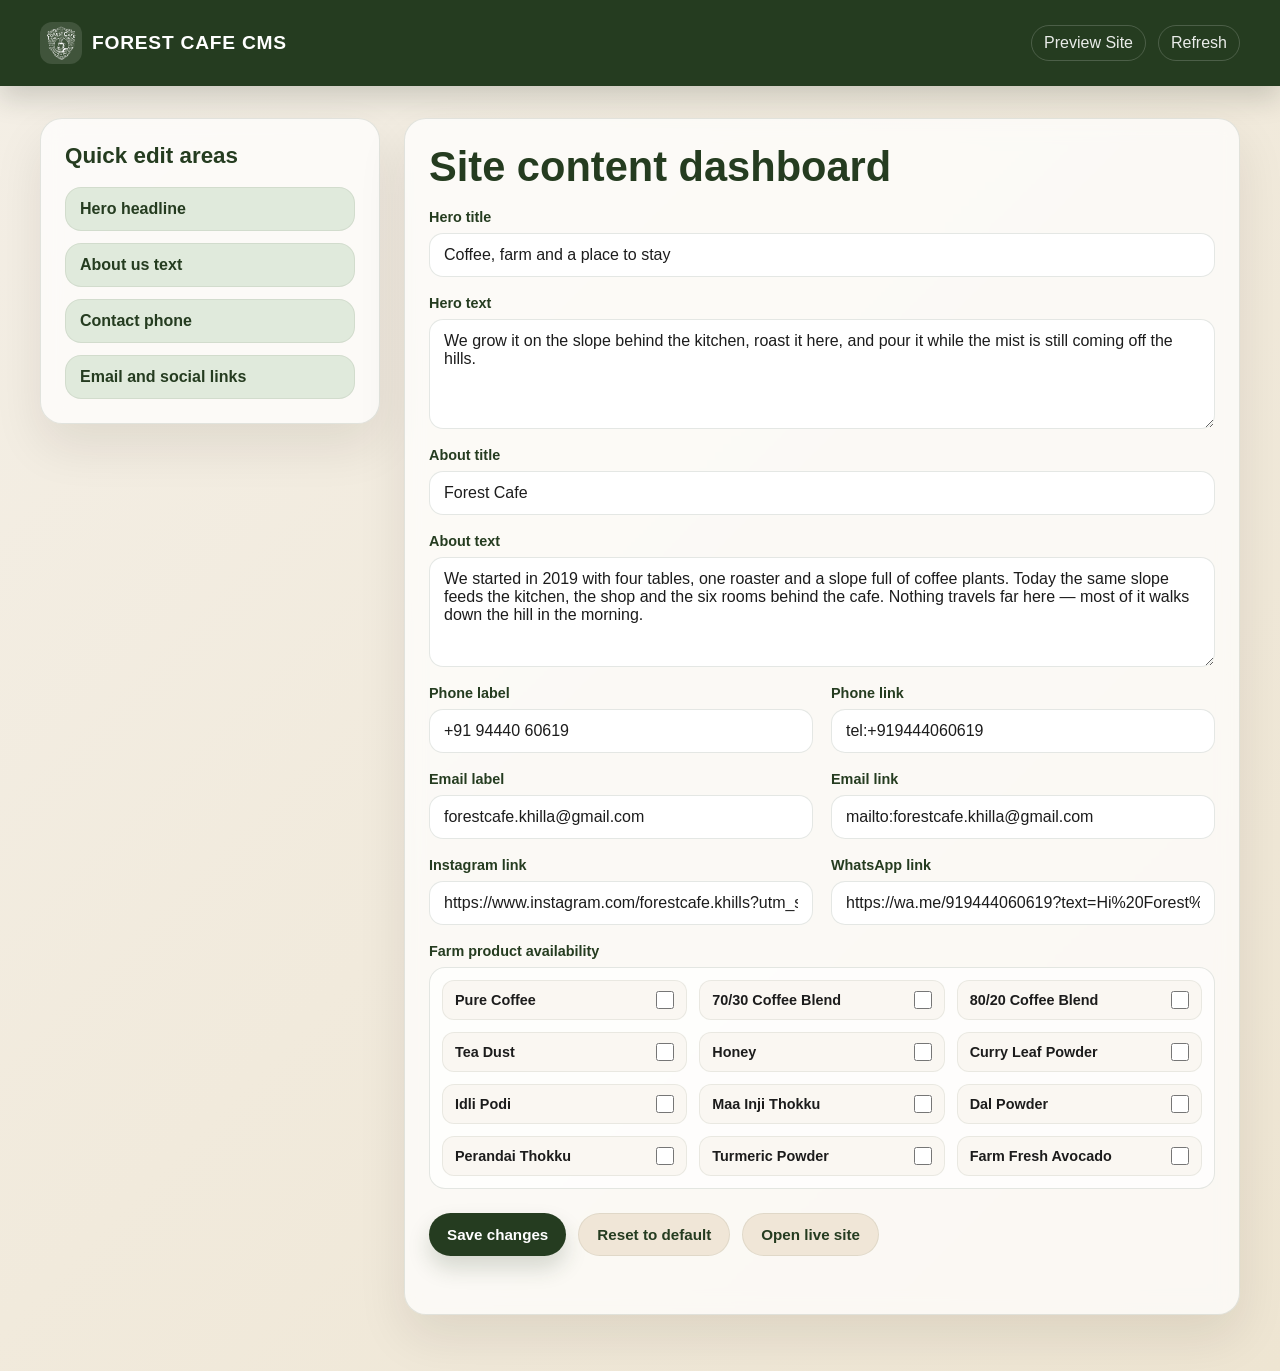
==== dashboard.html @ 0ecda739 "Add Forest Cafe website" ====
<!DOCTYPE html>
<html lang="en">
<head>
  <meta charset="UTF-8" />
  <meta name="viewport" content="width=device-width, initial-scale=1.0" />
  <title>Forest Cafe CMS Dashboard</title>
  <link href="logo.png" rel="icon" type="image/png" />
  <style>
    :root {
      --bg: #f5f1e9;
      --panel: #fffdf9;
      --panel-strong: #f0e6d7;
      --green: #253c20;
      --green-soft: #e0eadc;
      --honey: #d8a85c;
      --ink: #1c1c1c;
      --muted: #5d584d;
      --border: rgba(37, 60, 32, 0.12);
      --shadow: 0 22px 50px rgba(33, 25, 15, 0.09);
    }

    * { box-sizing: border-box; }

    body {
      margin: 0;
      font-family: "Segoe UI", Tahoma, Geneva, Verdana, sans-serif;
      background: linear-gradient(135deg, #f4efe6 0%, #eee5d2 100%);
      color: var(--ink);
    }

    .shell {
      width: min(1200px, calc(100% - 32px));
      margin: 0 auto;
    }

    .topbar {
      background: var(--green);
      color: white;
      padding: 22px 0;
      box-shadow: 0 12px 28px rgba(25, 39, 29, 0.18);
    }

    .topbar-inner {
      display: flex;
      justify-content: space-between;
      align-items: center;
      gap: 16px;
      flex-wrap: wrap;
    }

    .brand {
      display: inline-flex;
      align-items: center;
      gap: 10px;
      font-size: 1.2rem;
      font-weight: 700;
      letter-spacing: 0.04em;
      text-transform: uppercase;
    }

    .brand-logo {
      width: 42px;
      height: 42px;
      object-fit: contain;
      border-radius: 12px;
      background: rgba(255,255,255,0.12);
      padding: 4px;
    }

    .nav-links {
      display: flex;
      gap: 12px;
      flex-wrap: wrap;
    }

    .nav-links a {
      color: white;
      text-decoration: none;
      border: 1px solid rgba(255,255,255,0.2);
      border-radius: 999px;
      padding: 8px 12px;
      opacity: 0.9;
    }

    .layout {
      display: grid;
      grid-template-columns: 340px 1fr;
      gap: 24px;
      padding: 32px 0 56px;
    }

    .panel {
      background: rgba(255,255,255,0.72);
      border: 1px solid var(--border);
      border-radius: 22px;
      box-shadow: var(--shadow);
      backdrop-filter: blur(10px);
    }

    .sidebar {
      padding: 24px;
      height: fit-content;
      position: sticky;
      top: 20px;
    }

    .sidebar h2 {
      margin-top: 0;
      margin-bottom: 18px;
      font-size: 1.4rem;
      color: var(--green);
    }

    .sidebar ul {
      list-style: none;
      padding: 0;
      margin: 0;
      display: grid;
      gap: 12px;
    }

    .sidebar li {
      background: var(--green-soft);
      border: 1px solid rgba(37,60,32,0.08);
      border-radius: 16px;
      padding: 12px 14px;
      color: var(--green);
      font-weight: 600;
    }

    .content {
      padding: 24px;
    }

    .content h1 {
      margin: 0 0 18px;
      color: var(--green);
      font-size: clamp(2rem, 2vw + 1rem, 2.8rem);
    }

    .form-grid {
      display: grid;
      grid-template-columns: repeat(2, minmax(220px, 1fr));
      gap: 18px;
    }

    .field {
      display: flex;
      flex-direction: column;
      gap: 8px;
      grid-column: span 2;
    }

    .field.half {
      grid-column: span 1;
    }

    .product-toggle-list {
      display: grid;
      grid-template-columns: repeat(auto-fit, minmax(210px, 1fr));
      gap: 12px;
      border: 1px solid var(--border);
      background: rgba(255,255,255,0.7);
      border-radius: 16px;
      padding: 12px;
    }

    .product-toggle-row {
      display: flex;
      align-items: center;
      justify-content: space-between;
      gap: 10px;
      padding: 10px 12px;
      border: 1px solid rgba(37,60,32,0.08);
      border-radius: 12px;
      background: #faf7f2;
    }

    .product-toggle-row label {
      font-weight: 600;
      color: var(--ink);
      cursor: pointer;
      flex: 1;
    }

    .product-toggle-row input[type="checkbox"] {
      width: 18px;
      height: 18px;
      accent-color: var(--green);
      cursor: pointer;
      margin: 0;
    }

    label {
      font-weight: 700;
      color: var(--green);
      font-size: 0.9rem;
    }

    input, textarea {
      width: 100%;
      border-radius: 14px;
      border: 1px solid var(--border);
      background: white;
      color: var(--ink);
      padding: 12px 14px;
      font: inherit;
      transition: border-color 0.2s ease, box-shadow 0.2s ease;
    }

    textarea {
      min-height: 110px;
      resize: vertical;
    }

    input:focus, textarea:focus {
      outline: none;
      border-color: rgba(37,60,32,0.4);
      box-shadow: 0 0 0 3px rgba(37,60,32,0.08);
    }

    .actions {
      display: flex;
      gap: 12px;
      margin-top: 24px;
      flex-wrap: wrap;
    }

    button, .secondary-link {
      border: none;
      border-radius: 999px;
      padding: 12px 18px;
      font-weight: 700;
      font-size: 0.95rem;
      cursor: pointer;
      text-decoration: none;
      display: inline-flex;
      align-items: center;
      justify-content: center;
    }

    .primary {
      background: var(--green);
      color: white;
      box-shadow: 0 12px 22px rgba(37, 60, 32, 0.18);
    }

    .secondary {
      background: var(--panel-strong);
      color: var(--green);
      border: 1px solid rgba(37,60,32,0.08);
    }

    .status {
      margin-top: 12px;
      color: var(--green);
      font-weight: 600;
      min-height: 22px;
    }

    @media (max-width: 840px) {
      .layout {
        grid-template-columns: 1fr;
      }

      .form-grid {
        grid-template-columns: 1fr;
      }

      .field, .field.half {
        grid-column: span 1;
      }
    }
  </style>
</head>
<body data-page="cms">
  <header class="topbar">
    <div class="shell topbar-inner">
      <div class="brand">
        <img class="brand-logo" src="logo.png" alt="Forest Cafe logo" />
        <span>Forest Cafe CMS</span>
      </div>
      <nav class="nav-links" aria-label="Dashboard navigation">
        <a href="index.html">Preview Site</a>
        <a href="dashboard.html">Refresh</a>
      </nav>
    </div>
  </header>

  <main class="shell layout">
    <aside class="panel sidebar">
      <h2>Quick edit areas</h2>
      <ul>
        <li>Hero headline</li>
        <li>About us text</li>
        <li>Contact phone</li>
        <li>Email and social links</li>
      </ul>
    </aside>

    <section class="panel content">
      <h1>Site content dashboard</h1>

      <form id="cmsForm">
        <div class="form-grid">
          <div class="field">
            <label for="heroTitle">Hero title</label>
            <input id="heroTitle" name="heroTitle" type="text" />
          </div>

          <div class="field">
            <label for="heroText">Hero text</label>
            <textarea id="heroText" name="heroText"></textarea>
          </div>

          <div class="field">
            <label for="aboutTitle">About title</label>
            <input id="aboutTitle" name="aboutTitle" type="text" />
          </div>

          <div class="field">
            <label for="aboutText">About text</label>
            <textarea id="aboutText" name="aboutText"></textarea>
          </div>

          <div class="field half">
            <label for="phoneText">Phone label</label>
            <input id="phoneText" name="phoneText" type="text" />
          </div>

          <div class="field half">
            <label for="phoneLink">Phone link</label>
            <input id="phoneLink" name="phoneLink" type="text" />
          </div>

          <div class="field half">
            <label for="emailText">Email label</label>
            <input id="emailText" name="emailText" type="text" />
          </div>

          <div class="field half">
            <label for="emailLink">Email link</label>
            <input id="emailLink" name="emailLink" type="text" />
          </div>

          <div class="field half">
            <label for="instaLink">Instagram link</label>
            <input id="instaLink" name="instaLink" type="text" />
          </div>

          <div class="field half">
            <label for="waLink">WhatsApp link</label>
            <input id="waLink" name="waLink" type="text" />
          </div>

          <div class="field">
            <label>Farm product availability</label>
            <div class="product-toggle-list" id="productAvailabilityList"></div>
          </div>
        </div>

        <div class="actions">
          <button class="primary" type="submit">Save changes</button>
          <button class="secondary" id="resetBtn" type="button">Reset to default</button>
          <a class="secondary-link secondary" href="index.html">Open live site</a>
        </div>

        <div class="status" id="formStatus" aria-live="polite"></div>
      </form>
    </section>
  </main>

  <script src="js/cms.js"></script>
</body>
</html>
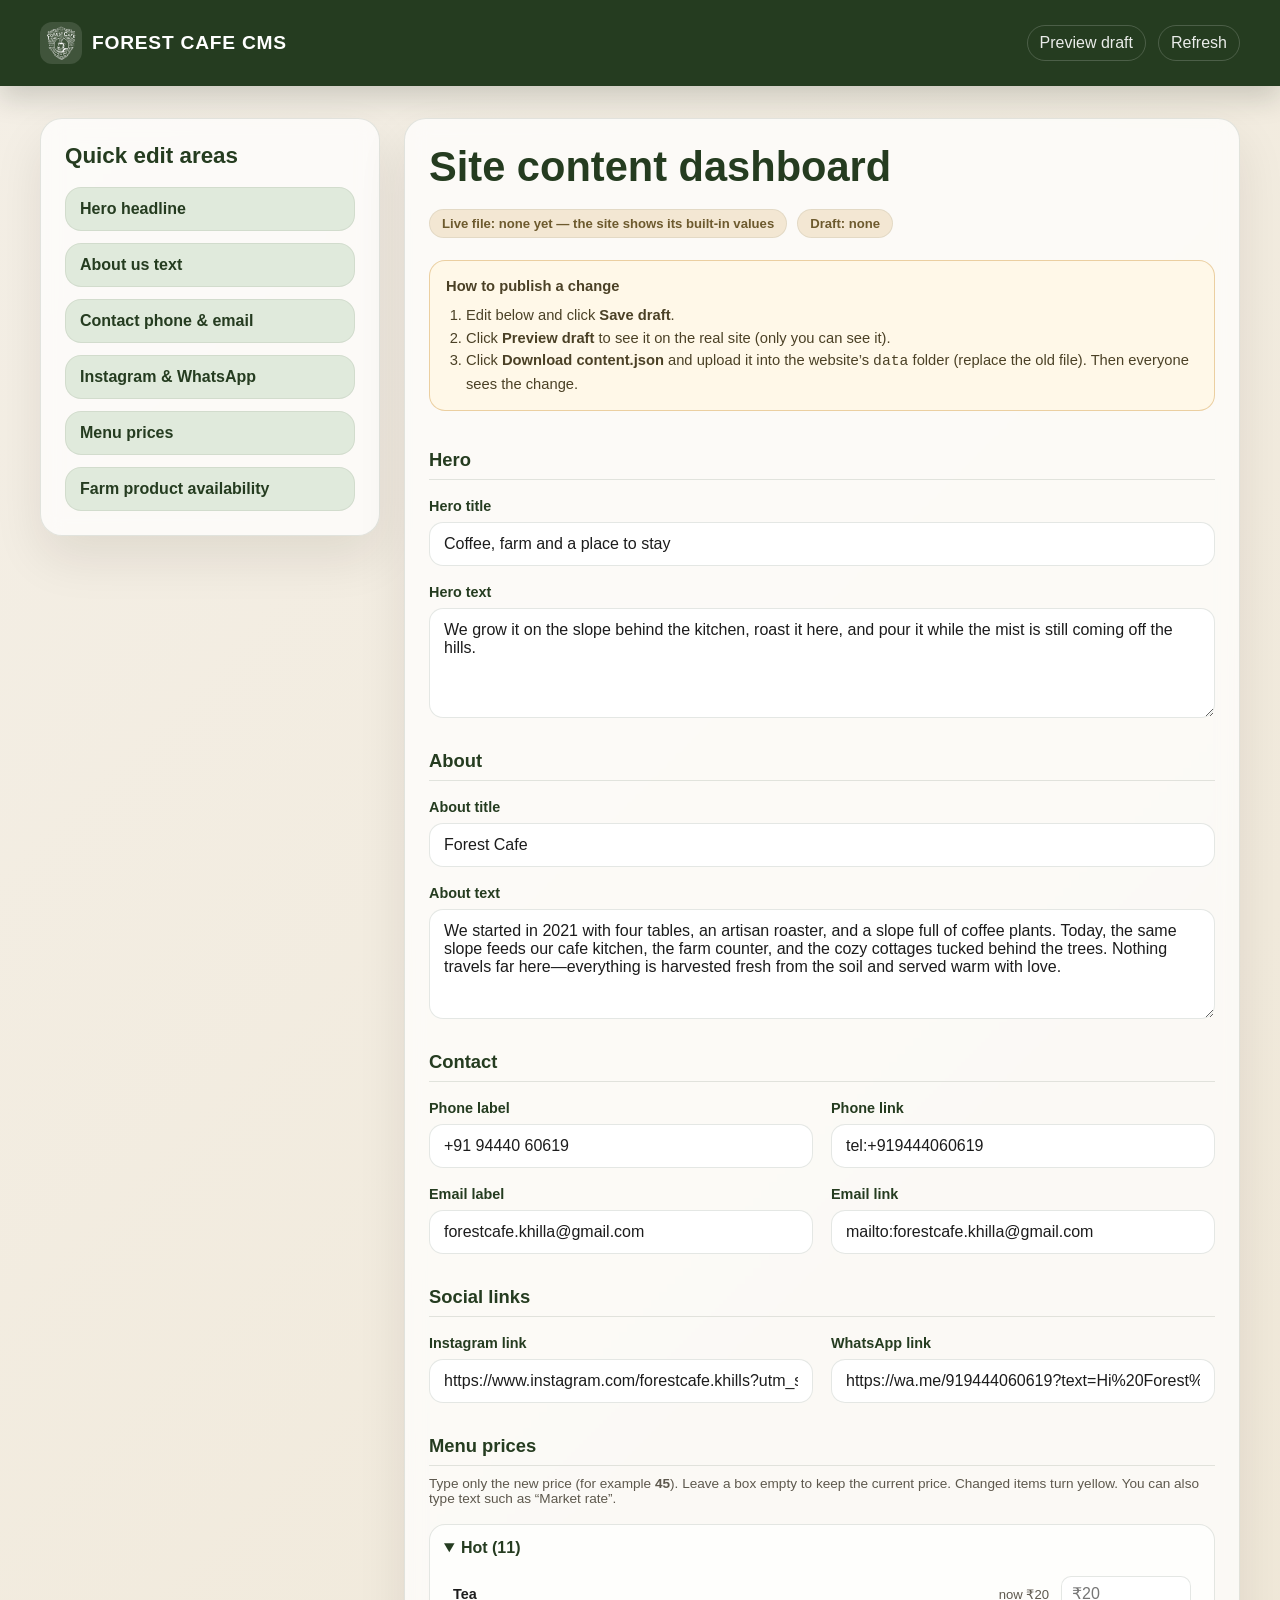
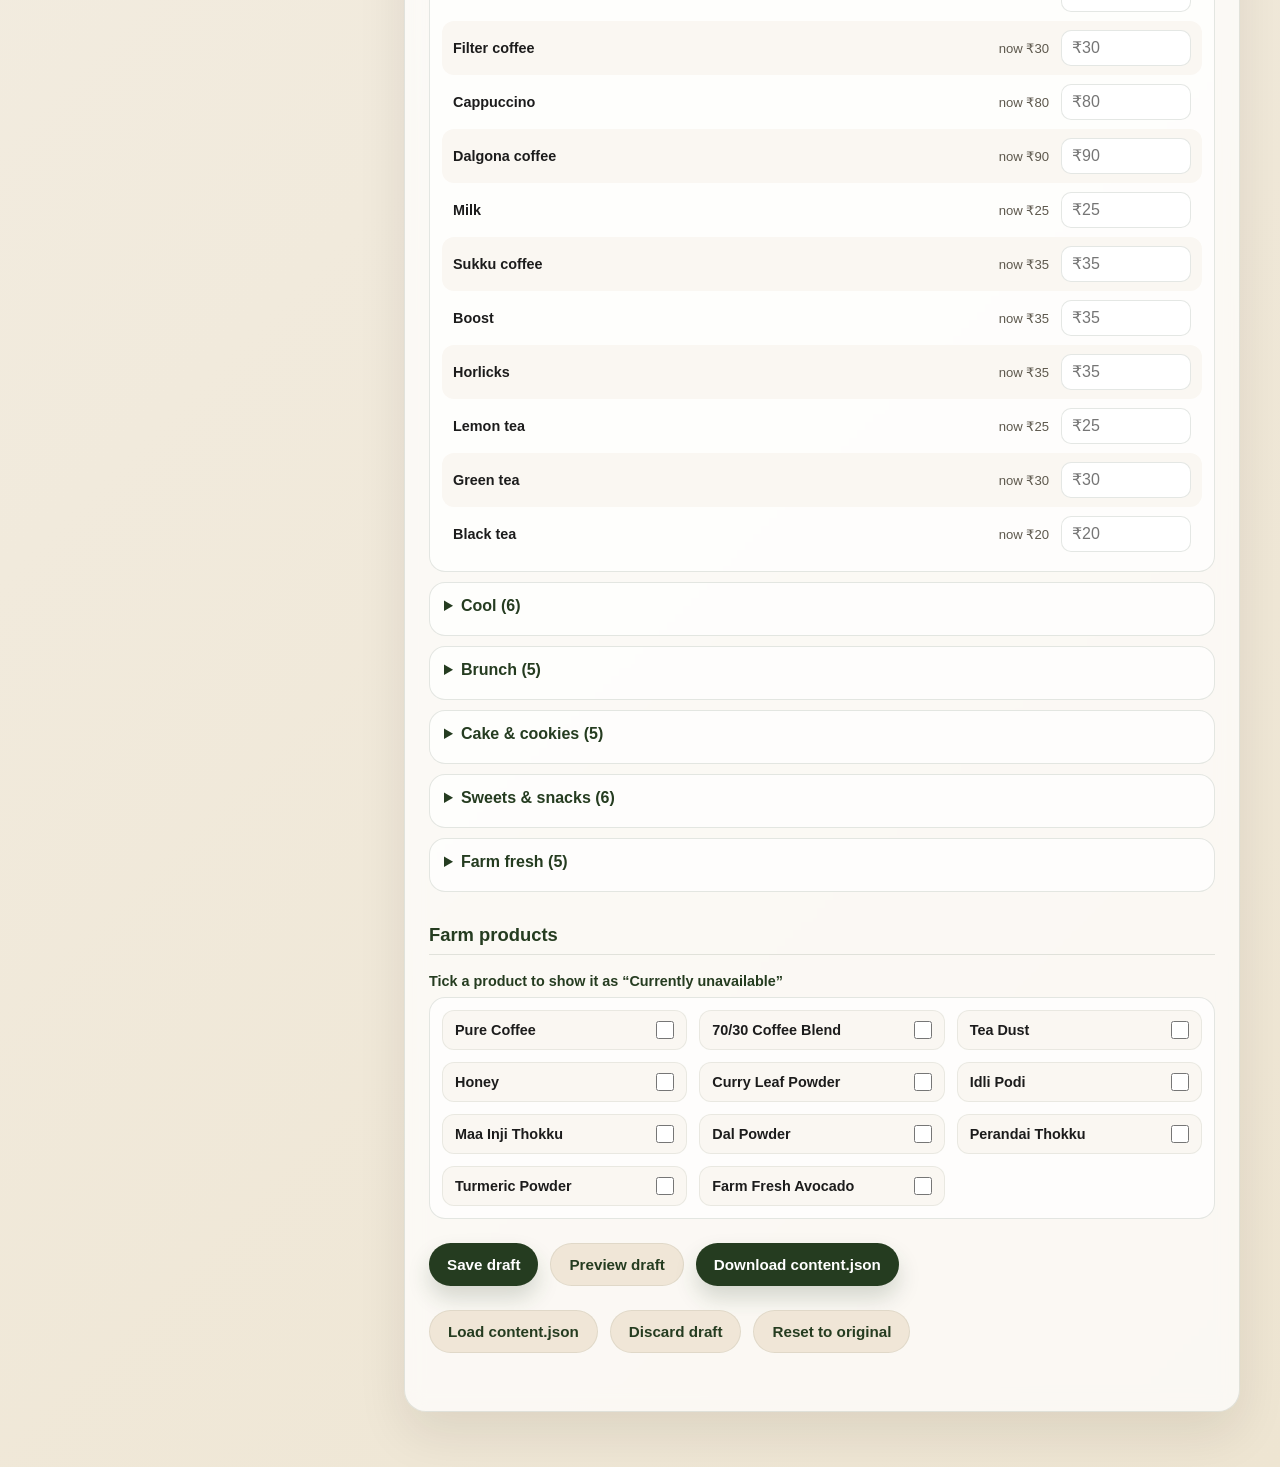
==== commit 243b9529: "Update Forest Cafe site files" ====
--- a/dashboard.html
+++ b/dashboard.html
@@ -3,8 +3,9 @@
 <head>
   <meta charset="UTF-8" />
   <meta name="viewport" content="width=device-width, initial-scale=1.0" />
+  <meta name="robots" content="noindex, nofollow" />
   <title>Forest Cafe CMS Dashboard</title>
-  <link href="logo.png" rel="icon" type="image/png" />
+  <link href="logo.webp" rel="icon" type="image/webp" />
   <style>
     :root {
       --bg: #f5f1e9;
@@ -120,12 +121,7 @@
     }
 
     .sidebar li {
-      background: var(--green-soft);
-      border: 1px solid rgba(37,60,32,0.08);
-      border-radius: 16px;
-      padding: 12px 14px;
-      color: var(--green);
-      font-weight: 600;
+      padding: 0;
     }
 
     .content {
@@ -258,6 +254,62 @@
       min-height: 22px;
     }
 
+
+    html { scroll-behavior: smooth; }
+    section[id] { scroll-margin-top: 20px; }
+
+    .sidebar a {
+      display: block;
+      text-decoration: none;
+      background: var(--green-soft);
+      border: 1px solid rgba(37,60,32,0.08);
+      border-radius: 16px;
+      padding: 12px 14px;
+      color: var(--green);
+      font-weight: 600;
+    }
+    .sidebar a:hover, .sidebar a:focus-visible { background: #d3e2cd; outline: none; }
+
+    .chips { display: flex; gap: 10px; flex-wrap: wrap; margin: 0 0 22px; }
+    .chip {
+      font-size: 0.82rem; font-weight: 600; padding: 6px 12px; border-radius: 999px;
+      background: #f3e7d3; color: #6d5a2e; border: 1px solid rgba(37,60,32,0.08);
+    }
+    .chip.ok { background: var(--green-soft); color: var(--green); }
+
+    .howto {
+      background: #fff8e8; border: 1px solid rgba(216,168,92,0.5); border-radius: 16px;
+      padding: 14px 16px; margin-bottom: 24px; font-size: 0.92rem; line-height: 1.55; color: #4b4126;
+    }
+    .howto ol { margin: 6px 0 0; padding-left: 20px; }
+
+    .block-title { grid-column: span 2; margin: 14px 0 0; font-size: 1.15rem; color: var(--green); border-bottom: 1px solid var(--border); padding-bottom: 8px; }
+    .hint { grid-column: span 2; margin: -8px 0 0; font-size: 0.85rem; color: var(--muted); }
+
+    .menu-editor { display: grid; gap: 10px; }
+    .menu-cat { border: 1px solid var(--border); border-radius: 16px; background: rgba(255,255,255,0.7); padding: 4px 12px 10px; }
+    .menu-cat summary { cursor: pointer; font-weight: 700; color: var(--green); padding: 10px 2px; }
+    .price-row {
+      display: grid; grid-template-columns: 1fr auto 130px; align-items: center; gap: 12px;
+      padding: 8px 10px; border-radius: 12px; border: 1px solid transparent;
+    }
+    .price-row:nth-child(odd) { background: #faf7f2; }
+    .price-row label { font-weight: 600; color: var(--ink); }
+    .price-row .price-default { font-size: 0.82rem; color: var(--muted); white-space: nowrap; }
+    .price-row input { padding: 8px 10px; border-radius: 10px; }
+    .price-row.is-changed { border-color: var(--honey); background: #fff4dc; }
+
+    .status.is-error { color: #a12b1c; }
+    .file-btn input { display: none; }
+    .file-btn { cursor: pointer; }
+    button:focus-visible, .secondary-link:focus-visible, summary:focus-visible { outline: 3px solid rgba(37,60,32,0.35); outline-offset: 2px; }
+
+    @media (max-width: 560px) {
+      .price-row { grid-template-columns: 1fr 110px; }
+      .price-row .price-default { grid-column: 1; grid-row: 2; }
+      .price-row input { grid-column: 2; grid-row: 1 / span 2; }
+    }
+
     @media (max-width: 840px) {
       .layout {
         grid-template-columns: 1fr;
@@ -267,7 +319,7 @@
         grid-template-columns: 1fr;
       }
 
-      .field, .field.half {
+      .field, .field.half, .block-title, .hint {
         grid-column: span 1;
       }
     }
@@ -277,11 +329,11 @@
   <header class="topbar">
     <div class="shell topbar-inner">
       <div class="brand">
-        <img class="brand-logo" src="logo.png" alt="Forest Cafe logo" />
+        <img class="brand-logo" src="logo.webp" alt="Forest Cafe logo" />
         <span>Forest Cafe CMS</span>
       </div>
       <nav class="nav-links" aria-label="Dashboard navigation">
-        <a href="index.html">Preview Site</a>
+        <a href="index.html?preview=1" target="_blank" rel="noopener">Preview draft</a>
         <a href="dashboard.html">Refresh</a>
       </nav>
     </div>
@@ -291,81 +343,110 @@
     <aside class="panel sidebar">
       <h2>Quick edit areas</h2>
       <ul>
-        <li>Hero headline</li>
-        <li>About us text</li>
-        <li>Contact phone</li>
-        <li>Email and social links</li>
+        <li><a href="#sec-hero">Hero headline</a></li>
+        <li><a href="#sec-about">About us text</a></li>
+        <li><a href="#sec-contact">Contact phone &amp; email</a></li>
+        <li><a href="#sec-social">Instagram &amp; WhatsApp</a></li>
+        <li><a href="#sec-menu">Menu prices</a></li>
+        <li><a href="#sec-products">Farm product availability</a></li>
       </ul>
     </aside>
 
     <section class="panel content">
       <h1>Site content dashboard</h1>
 
-      <form id="cmsForm">
+      <div class="chips" aria-live="polite">
+        <span class="chip" id="liveState">Checking live file&hellip;</span>
+        <span class="chip" id="draftState">Draft: &hellip;</span>
+      </div>
+
+      <div class="howto">
+        <strong>How to publish a change</strong>
+        <ol>
+          <li>Edit below and click <b>Save draft</b>.</li>
+          <li>Click <b>Preview draft</b> to see it on the real site (only you can see it).</li>
+          <li>Click <b>Download content.json</b> and upload it into the website&rsquo;s <code>data</code> folder (replace the old file). Then everyone sees the change.</li>
+        </ol>
+      </div>
+
+      <form id="cmsForm" novalidate>
         <div class="form-grid">
+
+          <h2 class="block-title" id="sec-hero">Hero</h2>
           <div class="field">
             <label for="heroTitle">Hero title</label>
-            <input id="heroTitle" name="heroTitle" type="text" />
-          </div>
-
+            <input id="heroTitle" name="heroTitle" type="text" maxlength="120" />
+          </div>
           <div class="field">
             <label for="heroText">Hero text</label>
-            <textarea id="heroText" name="heroText"></textarea>
-          </div>
-
+            <textarea id="heroText" name="heroText" maxlength="600"></textarea>
+          </div>
+
+          <h2 class="block-title" id="sec-about">About</h2>
           <div class="field">
             <label for="aboutTitle">About title</label>
-            <input id="aboutTitle" name="aboutTitle" type="text" />
-          </div>
-
+            <input id="aboutTitle" name="aboutTitle" type="text" maxlength="80" />
+          </div>
           <div class="field">
             <label for="aboutText">About text</label>
-            <textarea id="aboutText" name="aboutText"></textarea>
-          </div>
-
+            <textarea id="aboutText" name="aboutText" maxlength="1200"></textarea>
+          </div>
+
+          <h2 class="block-title" id="sec-contact">Contact</h2>
           <div class="field half">
             <label for="phoneText">Phone label</label>
             <input id="phoneText" name="phoneText" type="text" />
           </div>
-
           <div class="field half">
             <label for="phoneLink">Phone link</label>
-            <input id="phoneLink" name="phoneLink" type="text" />
-          </div>
-
+            <input id="phoneLink" name="phoneLink" type="text" placeholder="tel:+919444060619" />
+          </div>
           <div class="field half">
             <label for="emailText">Email label</label>
             <input id="emailText" name="emailText" type="text" />
           </div>
-
           <div class="field half">
             <label for="emailLink">Email link</label>
-            <input id="emailLink" name="emailLink" type="text" />
-          </div>
-
+            <input id="emailLink" name="emailLink" type="text" placeholder="mailto:name@example.com" />
+          </div>
+
+          <h2 class="block-title" id="sec-social">Social links</h2>
           <div class="field half">
             <label for="instaLink">Instagram link</label>
-            <input id="instaLink" name="instaLink" type="text" />
-          </div>
-
+            <input id="instaLink" name="instaLink" type="text" placeholder="https://www.instagram.com/..." />
+          </div>
           <div class="field half">
             <label for="waLink">WhatsApp link</label>
-            <input id="waLink" name="waLink" type="text" />
-          </div>
-
-          <div class="field">
-            <label>Farm product availability</label>
+            <input id="waLink" name="waLink" type="text" placeholder="https://wa.me/91..." />
+          </div>
+
+          <h2 class="block-title" id="sec-menu">Menu prices</h2>
+          <p class="hint">Type only the new price (for example <b>45</b>). Leave a box empty to keep the current price. Changed items turn yellow. You can also type text such as &ldquo;Market rate&rdquo;.</p>
+          <div class="field">
+            <div class="menu-editor" id="menuPriceEditor"></div>
+          </div>
+
+          <h2 class="block-title" id="sec-products">Farm products</h2>
+          <div class="field">
+            <label>Tick a product to show it as &ldquo;Currently unavailable&rdquo;</label>
             <div class="product-toggle-list" id="productAvailabilityList"></div>
           </div>
         </div>
 
         <div class="actions">
-          <button class="primary" type="submit">Save changes</button>
-          <button class="secondary" id="resetBtn" type="button">Reset to default</button>
-          <a class="secondary-link secondary" href="index.html">Open live site</a>
+          <button class="primary" type="submit">Save draft</button>
+          <a class="secondary-link secondary" href="index.html?preview=1" target="_blank" rel="noopener">Preview draft</a>
+          <button class="primary" id="downloadBtn" type="button">Download content.json</button>
         </div>
-
-        <div class="status" id="formStatus" aria-live="polite"></div>
+        <div class="actions">
+          <label class="secondary-link secondary file-btn">Load content.json
+            <input id="importFile" type="file" accept="application/json,.json" />
+          </label>
+          <button class="secondary" id="discardBtn" type="button">Discard draft</button>
+          <button class="secondary" id="resetBtn" type="button">Reset to original</button>
+        </div>
+
+        <div class="status" id="formStatus" role="status" aria-live="polite"></div>
       </form>
     </section>
   </main>
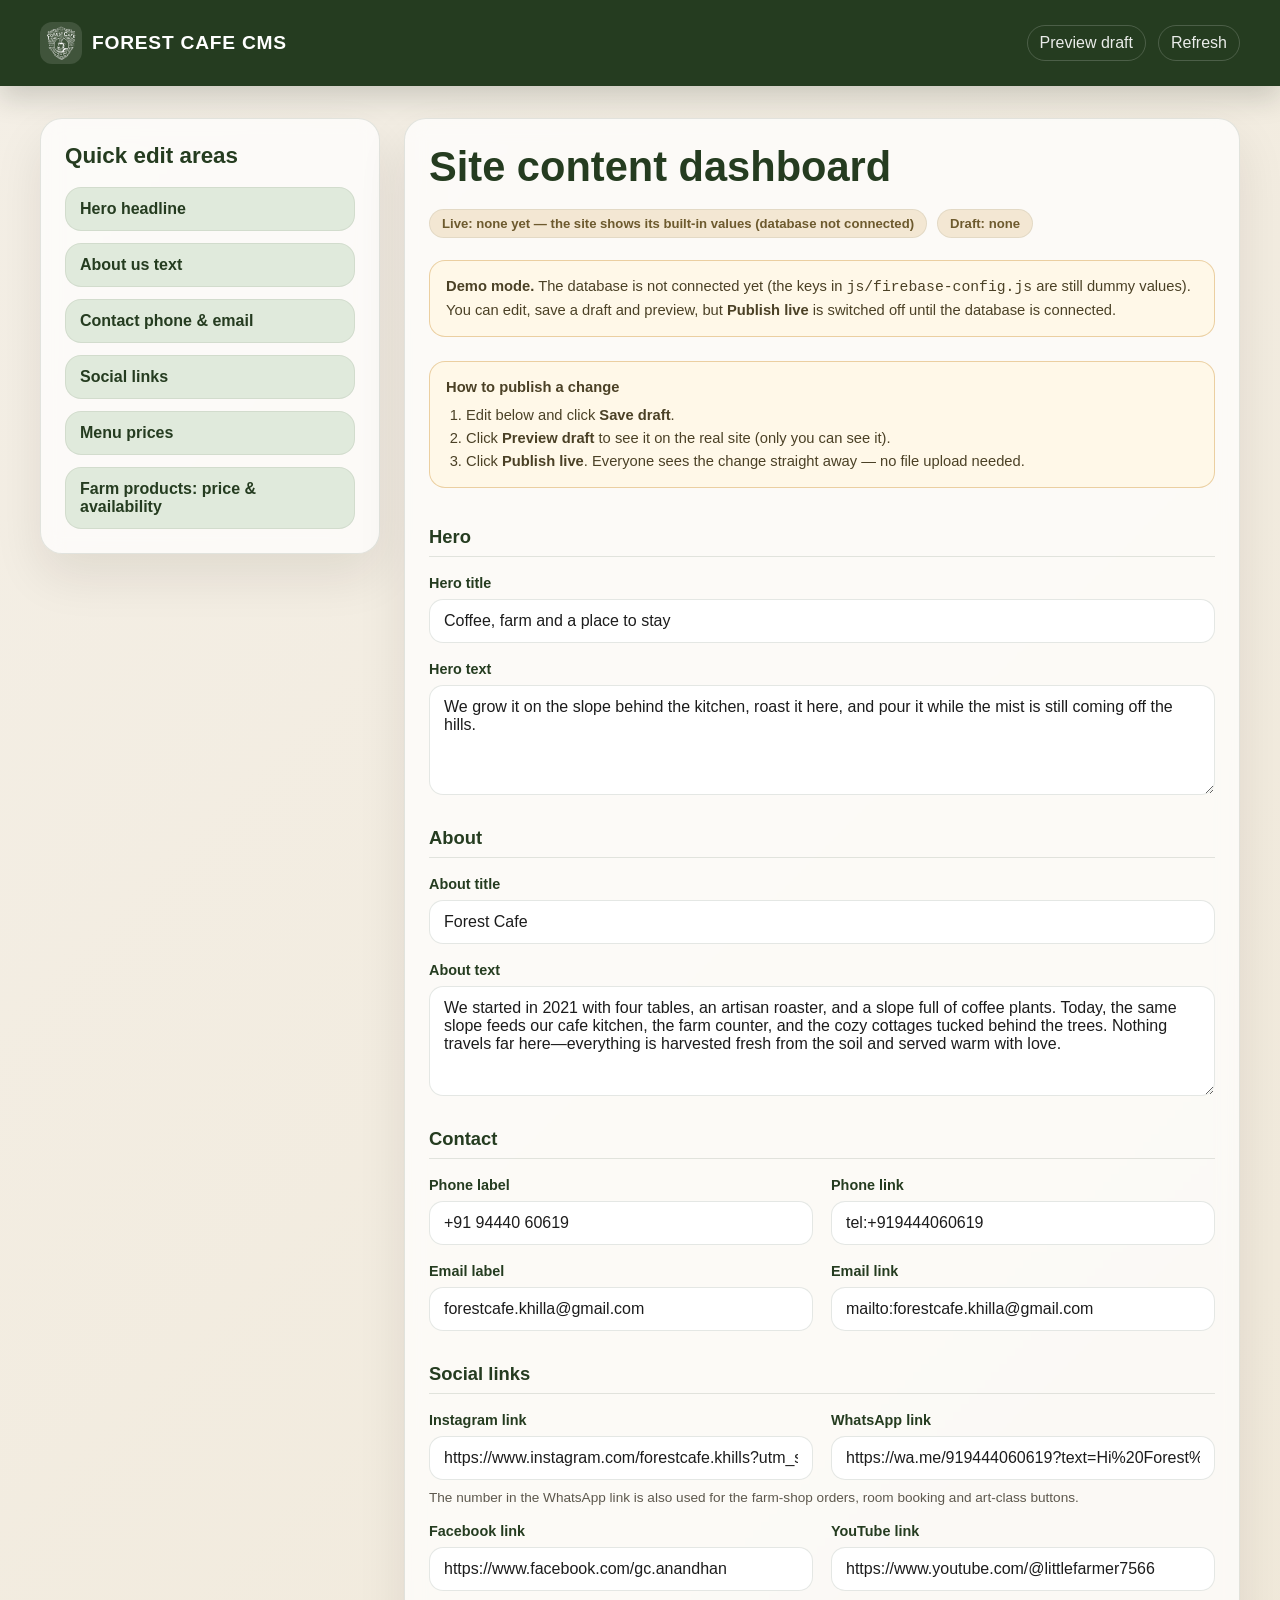
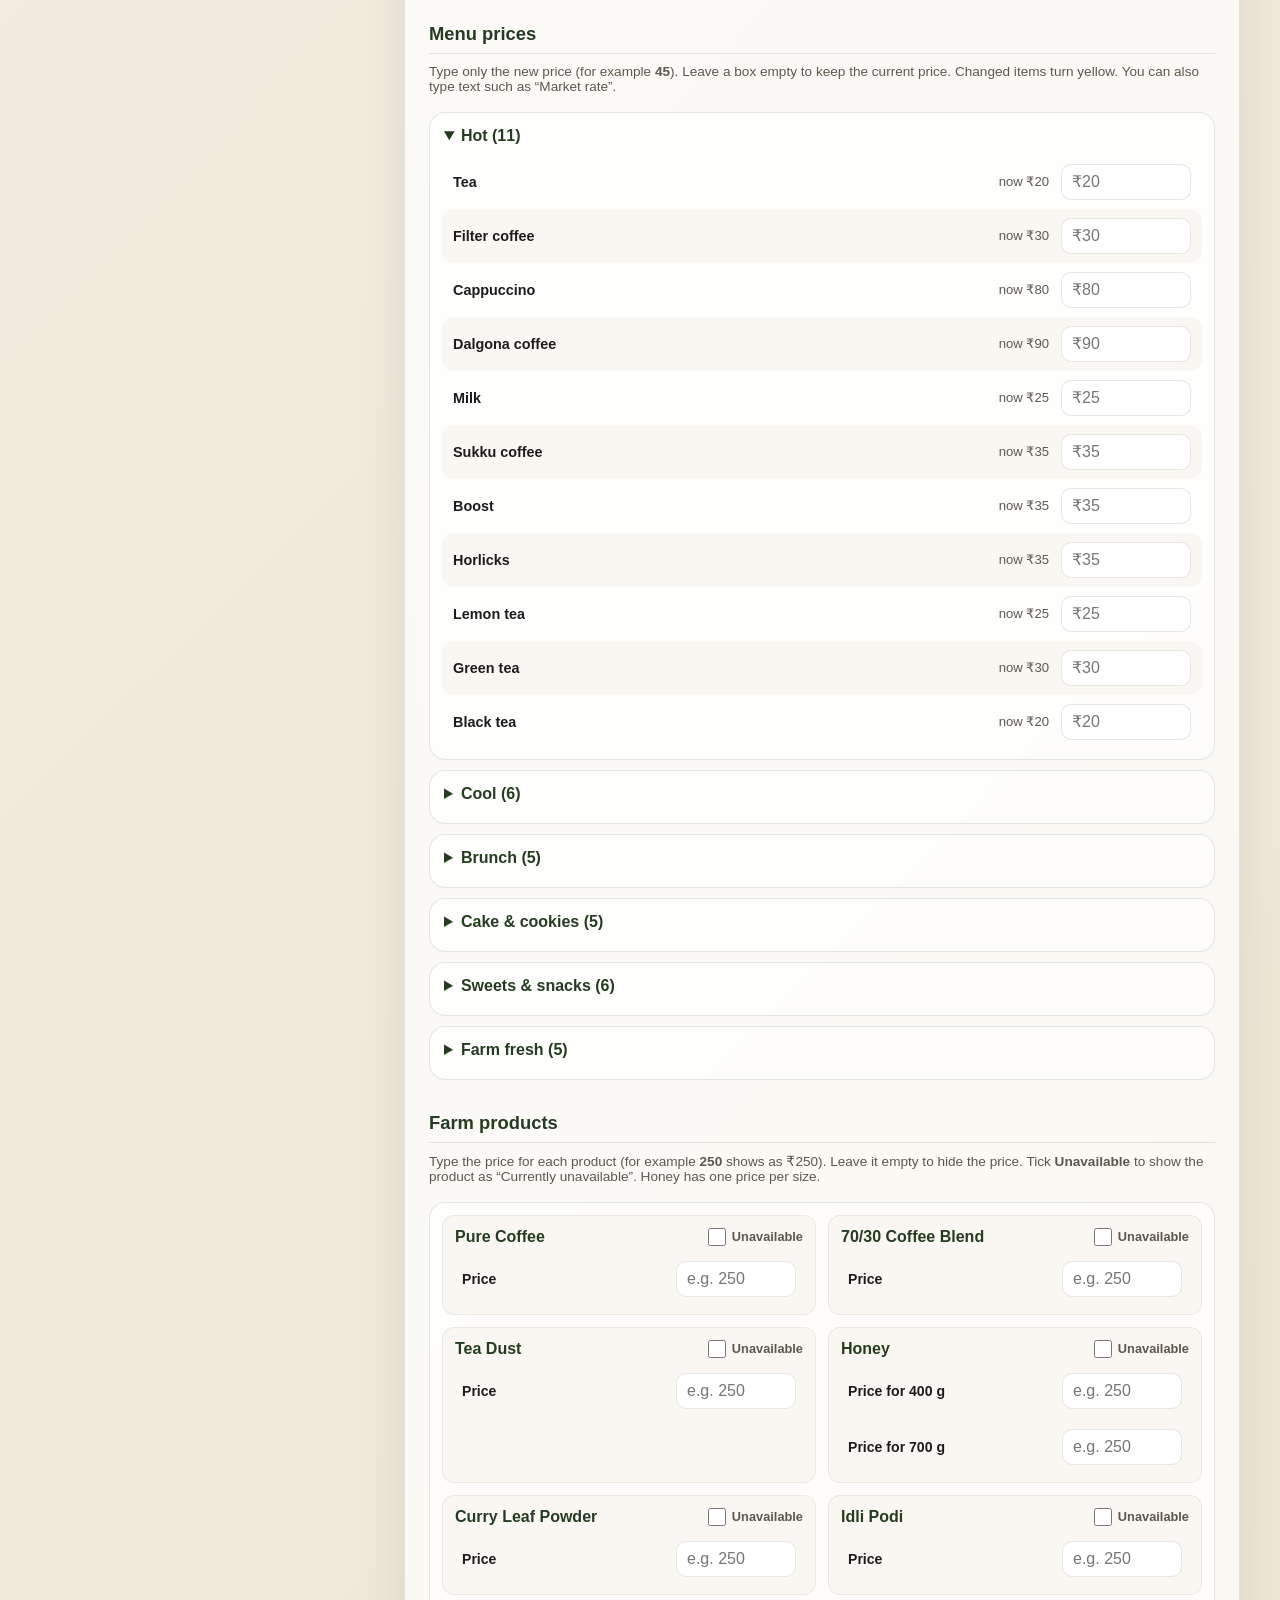
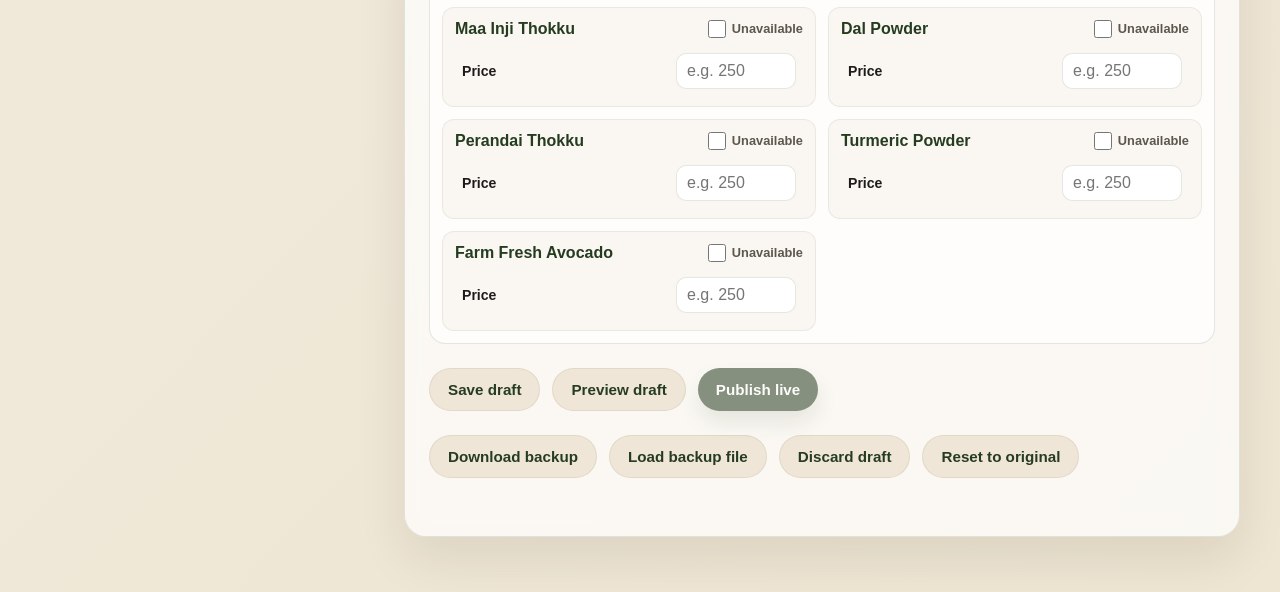
==== commit 60768dd9: "Add Forest Cafe CMS and refresh website content Co-authored-by: Copilot <223556219+Copilot@users.nor" ====
--- a/dashboard.html
+++ b/dashboard.html
@@ -21,6 +21,7 @@
     }
 
     * { box-sizing: border-box; }
+    [hidden] { display: none !important; }
 
     body {
       margin: 0;
@@ -74,13 +75,18 @@
       flex-wrap: wrap;
     }
 
-    .nav-links a {
+    .nav-links a, .nav-links button {
       color: white;
       text-decoration: none;
       border: 1px solid rgba(255,255,255,0.2);
       border-radius: 999px;
       padding: 8px 12px;
       opacity: 0.9;
+      background: transparent;
+      font: inherit;
+      font-size: 1rem;
+      font-weight: 400;
+      cursor: pointer;
     }
 
     .layout {
@@ -151,9 +157,10 @@
       grid-column: span 1;
     }
 
-    .product-toggle-list {
-      display: grid;
-      grid-template-columns: repeat(auto-fit, minmax(210px, 1fr));
+    /* ---- farm products editor (price + availability) ---- */
+    .product-edit-list {
+      display: grid;
+      grid-template-columns: repeat(auto-fit, minmax(260px, 1fr));
       gap: 12px;
       border: 1px solid var(--border);
       background: rgba(255,255,255,0.7);
@@ -161,31 +168,58 @@
       padding: 12px;
     }
 
-    .product-toggle-row {
-      display: flex;
-      align-items: center;
-      justify-content: space-between;
+    .product-edit {
+      display: grid;
       gap: 10px;
-      padding: 10px 12px;
+      align-content: start;
+      padding: 12px;
       border: 1px solid rgba(37,60,32,0.08);
       border-radius: 12px;
       background: #faf7f2;
     }
 
-    .product-toggle-row label {
+    .product-edit.is-off { background: #f6e6e2; border-color: rgba(161,43,28,0.25); }
+
+    .product-edit-head {
+      display: flex;
+      justify-content: space-between;
+      align-items: center;
+      gap: 10px;
+    }
+
+    .product-edit-head strong { color: var(--green); }
+
+    .product-off {
+      display: inline-flex;
+      align-items: center;
+      gap: 6px;
+      font-size: 0.8rem;
       font-weight: 600;
-      color: var(--ink);
+      color: var(--muted);
       cursor: pointer;
-      flex: 1;
-    }
-
-    .product-toggle-row input[type="checkbox"] {
+    }
+
+    .product-off input[type="checkbox"] {
       width: 18px;
       height: 18px;
-      accent-color: var(--green);
+      accent-color: #a12b1c;
       cursor: pointer;
       margin: 0;
     }
+
+    .product-price-row {
+      display: grid;
+      grid-template-columns: 1fr 120px;
+      align-items: center;
+      gap: 10px;
+      padding: 4px 6px;
+      border-radius: 10px;
+      border: 1px solid transparent;
+    }
+
+    .product-price-row label { font-weight: 600; color: var(--ink); font-size: 0.88rem; }
+    .product-price-row input { padding: 8px 10px; border-radius: 10px; }
+    .product-price-row.is-set { border-color: var(--honey); background: #fff4dc; }
 
     label {
       font-weight: 700;
@@ -235,6 +269,8 @@
       justify-content: center;
     }
 
+    button:disabled { opacity: 0.55; cursor: not-allowed; }
+
     .primary {
       background: var(--green);
       color: white;
@@ -257,6 +293,7 @@
 
     html { scroll-behavior: smooth; }
     section[id] { scroll-margin-top: 20px; }
+    h2[id] { scroll-margin-top: 20px; }
 
     .sidebar a {
       display: block;
@@ -304,6 +341,19 @@
     .file-btn { cursor: pointer; }
     button:focus-visible, .secondary-link:focus-visible, summary:focus-visible { outline: 3px solid rgba(37,60,32,0.35); outline-offset: 2px; }
 
+    /* ---- login screen ---- */
+    .login-wrap {
+      min-height: calc(100vh - 110px);
+      display: grid;
+      place-items: center;
+      padding: 32px 0;
+    }
+    .login-card { width: min(430px, 100%); padding: 30px 28px; }
+    .login-card h1 { margin: 0 0 6px; color: var(--green); font-size: 1.9rem; }
+    .login-card p { margin: 0 0 20px; color: var(--muted); font-size: 0.92rem; }
+    .login-card form { display: grid; gap: 14px; }
+    .login-card .primary { width: 100%; }
+
     @media (max-width: 560px) {
       .price-row { grid-template-columns: 1fr 110px; }
       .price-row .price-default { grid-column: 1; grid-row: 2; }
@@ -314,6 +364,8 @@
       .layout {
         grid-template-columns: 1fr;
       }
+
+      .sidebar { position: static; }
 
       .form-grid {
         grid-template-columns: 1fr;
@@ -335,20 +387,45 @@
       <nav class="nav-links" aria-label="Dashboard navigation">
         <a href="index.html?preview=1" target="_blank" rel="noopener">Preview draft</a>
         <a href="dashboard.html">Refresh</a>
+        <button type="button" id="signOutBtn" hidden>Sign out</button>
       </nav>
     </div>
   </header>
 
-  <main class="shell layout">
+  <noscript>
+    <p style="text-align:center;padding:24px;font-weight:600">Please turn on JavaScript to use the dashboard.</p>
+  </noscript>
+
+  <!-- Owner login (shown only when the database is connected and you are signed out) -->
+  <section class="shell login-wrap" id="loginBox" hidden>
+    <div class="panel login-card">
+      <h1>Owner login</h1>
+      <p>Sign in to edit the Forest Cafe website.</p>
+      <form id="loginForm" novalidate>
+        <div class="field">
+          <label for="loginEmail">Email</label>
+          <input id="loginEmail" name="loginEmail" type="email" autocomplete="username" inputmode="email" />
+        </div>
+        <div class="field">
+          <label for="loginPassword">Password</label>
+          <input id="loginPassword" name="loginPassword" type="password" autocomplete="current-password" />
+        </div>
+        <button class="primary" id="loginBtn" type="submit">Sign in</button>
+        <div class="status" id="loginStatus" role="alert"></div>
+      </form>
+    </div>
+  </section>
+
+  <main class="shell layout" id="dashMain" hidden>
     <aside class="panel sidebar">
       <h2>Quick edit areas</h2>
       <ul>
         <li><a href="#sec-hero">Hero headline</a></li>
         <li><a href="#sec-about">About us text</a></li>
         <li><a href="#sec-contact">Contact phone &amp; email</a></li>
-        <li><a href="#sec-social">Instagram &amp; WhatsApp</a></li>
+        <li><a href="#sec-social">Social links</a></li>
         <li><a href="#sec-menu">Menu prices</a></li>
-        <li><a href="#sec-products">Farm product availability</a></li>
+        <li><a href="#sec-products">Farm products: price &amp; availability</a></li>
       </ul>
     </aside>
 
@@ -356,8 +433,13 @@
       <h1>Site content dashboard</h1>
 
       <div class="chips" aria-live="polite">
-        <span class="chip" id="liveState">Checking live file&hellip;</span>
+        <span class="chip" id="liveState">Checking live content&hellip;</span>
         <span class="chip" id="draftState">Draft: &hellip;</span>
+      </div>
+
+      <div class="howto" id="demoNote" hidden>
+        <strong>Demo mode.</strong> The database is not connected yet (the keys in <code>js/firebase-config.js</code> are still dummy values).
+        You can edit, save a draft and preview, but <b>Publish live</b> is switched off until the database is connected.
       </div>
 
       <div class="howto">
@@ -365,7 +447,7 @@
         <ol>
           <li>Edit below and click <b>Save draft</b>.</li>
           <li>Click <b>Preview draft</b> to see it on the real site (only you can see it).</li>
-          <li>Click <b>Download content.json</b> and upload it into the website&rsquo;s <code>data</code> folder (replace the old file). Then everyone sees the change.</li>
+          <li>Click <b>Publish live</b>. Everyone sees the change straight away &mdash; no file upload needed.</li>
         </ol>
       </div>
 
@@ -419,6 +501,15 @@
             <label for="waLink">WhatsApp link</label>
             <input id="waLink" name="waLink" type="text" placeholder="https://wa.me/91..." />
           </div>
+          <p class="hint">The number in the WhatsApp link is also used for the farm-shop orders, room booking and art-class buttons.</p>
+          <div class="field half">
+            <label for="facebookLink">Facebook link</label>
+            <input id="facebookLink" name="facebookLink" type="url" placeholder="https://www.facebook.com/..." />
+          </div>
+          <div class="field half">
+            <label for="youtubeLink">YouTube link</label>
+            <input id="youtubeLink" name="youtubeLink" type="url" placeholder="https://www.youtube.com/@..." />
+          </div>
 
           <h2 class="block-title" id="sec-menu">Menu prices</h2>
           <p class="hint">Type only the new price (for example <b>45</b>). Leave a box empty to keep the current price. Changed items turn yellow. You can also type text such as &ldquo;Market rate&rdquo;.</p>
@@ -427,19 +518,20 @@
           </div>
 
           <h2 class="block-title" id="sec-products">Farm products</h2>
+          <p class="hint">Type the price for each product (for example <b>250</b> shows as &#8377;250). Leave it empty to hide the price. Tick <b>Unavailable</b> to show the product as &ldquo;Currently unavailable&rdquo;. Honey has one price per size.</p>
           <div class="field">
-            <label>Tick a product to show it as &ldquo;Currently unavailable&rdquo;</label>
-            <div class="product-toggle-list" id="productAvailabilityList"></div>
+            <div class="product-edit-list" id="productAvailabilityList"></div>
           </div>
         </div>
 
         <div class="actions">
-          <button class="primary" type="submit">Save draft</button>
+          <button class="secondary" type="submit">Save draft</button>
           <a class="secondary-link secondary" href="index.html?preview=1" target="_blank" rel="noopener">Preview draft</a>
-          <button class="primary" id="downloadBtn" type="button">Download content.json</button>
+          <button class="primary" id="publishBtn" type="button">Publish live</button>
         </div>
         <div class="actions">
-          <label class="secondary-link secondary file-btn">Load content.json
+          <button class="secondary" id="downloadBtn" type="button">Download backup</button>
+          <label class="secondary-link secondary file-btn">Load backup file
             <input id="importFile" type="file" accept="application/json,.json" />
           </label>
           <button class="secondary" id="discardBtn" type="button">Discard draft</button>
@@ -451,6 +543,7 @@
     </section>
   </main>
 
+  <script src="js/firebase-config.js"></script>
   <script src="js/cms.js"></script>
 </body>
 </html>
